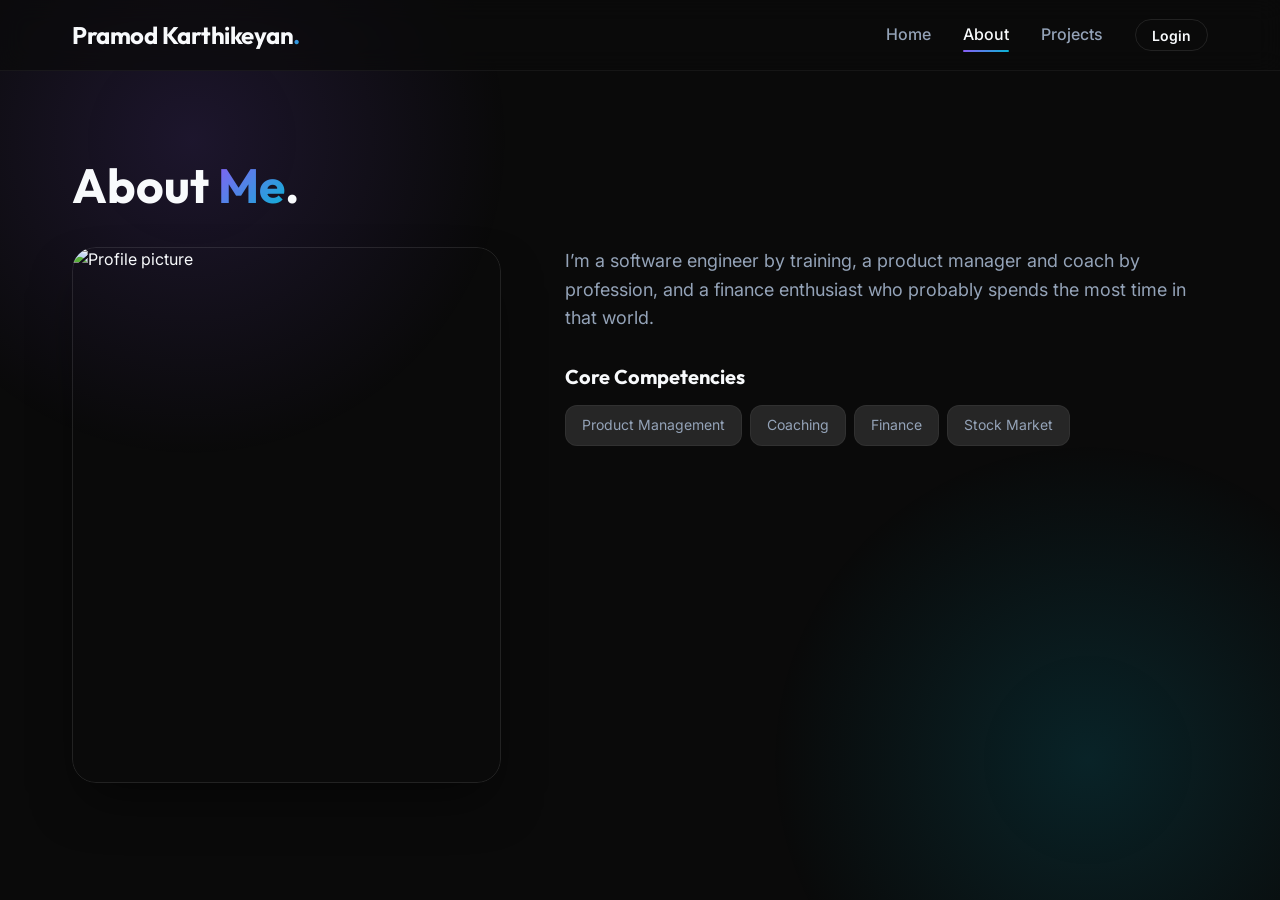
==== about.html @ f23eb238 "Initial commit: Personal portfolio website with authentication" ====
<!DOCTYPE html>
<html lang="en">

<head>
    <meta charset="UTF-8">
    <meta name="viewport" content="width=device-width, initial-scale=1.0">
    <title>Portfolio | About</title>
    <meta name="description" content="About me, my skills, and experience.">

    <!-- Google Fonts -->
    <link rel="preconnect" href="https://fonts.googleapis.com">
    <link rel="preconnect" href="https://fonts.gstatic.com" crossorigin>
    <link href="https://fonts.googleapis.com/css2?family=Inter:wght@400;500;600&family=Outfit:wght@500;700&display=swap"
        rel="stylesheet">

    <!-- Styles -->
    <link rel="stylesheet" href="styles.css">
</head>

<body>
    <!-- Navbar -->
    <nav class="navbar">
        <div class="container">
            <a href="index.html" class="logo">Pramod Karthikeyan<span class="gradient-text">.</span></a>

            <button class="menu-btn" aria-label="Toggle menu">☰</button>
            <ul class="nav-links">
                <li><a href="index.html">Home</a></li>
                <li><a href="about.html" class="active">About</a></li>
                <li><a href="projects.html">Projects</a></li>
                <li id="nav-auth-item"></li>
            </ul>
        </div>
    </nav>

    <!-- Main Content -->
    <main>
        <section class="section">
            <div class="container">
                <h1 class="title-lg reveal">About <span class="gradient-text">Me</span>.</h1>

                <div class="about-grid mt-4">
                    <div class="about-image-wrapper reveal delay-1">
                        <!-- High quality professional portrait placeholder -->
                        <img src="https://images.unsplash.com/photo-1519085360753-af0119f7cbe7?q=80&w=1500&auto=format&fit=crop"
                            alt="Profile picture" class="hero-image-wrapper hero-image"
                            style="box-shadow: 0 25px 50px -12px rgba(0, 0, 0, 0.5);">
                    </div>

                    <div class="about-text reveal delay-2">
                        <p>
                            I’m a software engineer by training, a product manager and coach by profession, and a
                            finance enthusiast who probably spends the most time in that world.
                        </p>


                        <div class="skills-container reveal delay-3">
                            <h3 class="skills-title">Core Competencies</h3>
                            <div class="skills-list">
                                <span class="skill-tag">Product Management</span>
                                <span class="skill-tag">Coaching</span>
                                <span class="skill-tag">Finance</span>
                                <span class="skill-tag">Stock Market</span>

                            </div>
                        </div>
                    </div>
                </div>
            </div>
        </section>
    </main>

    <!-- Login Modal -->
    <div id="login-modal" class="modal-overlay" role="dialog" aria-labelledby="modal-title" aria-modal="true">
        <div class="modal-card">
            <button id="modal-close-btn" class="modal-close" aria-label="Close modal">✕</button>
            <div class="modal-header">
                <h2 id="modal-title">Welcome <span class="gradient-text">Back</span></h2>
                <p>Log in to view exclusive projects and portfolio details.</p>
            </div>
            <form id="login-form" class="auth-form">
                <div id="auth-error" class="auth-error"></div>
                <div class="form-group">
                    <label for="auth-username">Username</label>
                    <input type="text" id="auth-username" class="form-input" placeholder="e.g. admin" required
                        autocomplete="username">
                </div>
                <div class="form-group">
                    <label for="auth-password">Password</label>
                    <input type="password" id="auth-password" class="form-input" placeholder="••••••••" required
                        autocomplete="current-password">
                </div>
                <button type="submit" class="btn btn-primary" style="width: 100%; margin-top: 0.5rem;">Sign In</button>
            </form>
            <div class="demo-hint">
                💡 Demo Credentials: Username <code>admin</code> | Password <code>password</code>
            </div>
        </div>
    </div>

    <!-- Interaction Script -->
    <script src="script.js"></script>
</body>

</html>
---- styles.css ----
/* ==========================================================================
   Design Tokens & Variables
   Modify these variables to easily customize the entire website!
   ========================================================================== */
:root {
  /* Colors - Dark Theme (Default) */
  --bg-primary: #0a0a0a;
  --bg-secondary: #171717;
  --bg-tertiary: #262626;

  --accent-primary: #8b5cf6;
  /* Violet */
  --accent-secondary: #06b6d4;
  /* Cyan */
  --accent-gradient: linear-gradient(135deg, var(--accent-primary), var(--accent-secondary));

  --text-primary: #f8fafc;
  --text-secondary: #94a3b8;
  --text-muted: #64748b;

  /* Typography */
  --font-sans: 'Inter', system-ui, -apple-system, sans-serif;
  --font-display: 'Outfit', system-ui, -apple-system, sans-serif;

  /* Spacing */
  --spacing-sm: 0.5rem;
  --spacing-md: 1rem;
  --spacing-lg: 2rem;
  --spacing-xl: 4rem;

  /* Border Radii */
  --radius-sm: 0.375rem;
  --radius-md: 0.75rem;
  --radius-lg: 1.5rem;
  --radius-full: 9999px;

  /* Transitions */
  --transition-fast: 0.15s ease;
  --transition-normal: 0.3s ease;
  --transition-slow: 0.5s cubic-bezier(0.4, 0, 0.2, 1);
}

/* ==========================================================================
   Reset & Base Styles
   ========================================================================== */
*,
*::before,
*::after {
  box-sizing: border-box;
  margin: 0;
  padding: 0;
}

html {
  scroll-behavior: smooth;
}

body {
  font-family: var(--font-sans);
  background-color: var(--bg-primary);
  color: var(--text-primary);
  line-height: 1.6;
  overflow-x: hidden;
  position: relative;
}

/* Abstract Background Glow */
body::before {
  content: '';
  position: fixed;
  top: -20%;
  left: -10%;
  width: 50vw;
  height: 50vw;
  border-radius: 50%;
  background: radial-gradient(circle, rgba(139, 92, 246, 0.15) 0%, rgba(10, 10, 10, 0) 70%);
  z-index: -1;
  pointer-events: none;
}

body::after {
  content: '';
  position: fixed;
  bottom: -20%;
  right: -10%;
  width: 50vw;
  height: 50vw;
  border-radius: 50%;
  background: radial-gradient(circle, rgba(6, 182, 212, 0.15) 0%, rgba(10, 10, 10, 0) 70%);
  z-index: -1;
  pointer-events: none;
}

h1,
h2,
h3,
h4,
h5,
h6 {
  font-family: var(--font-display);
  font-weight: 700;
  line-height: 1.2;
}

a {
  color: inherit;
  text-decoration: none;
  transition: color var(--transition-fast);
}

a:hover {
  color: var(--accent-secondary);
}

ul {
  list-style: none;
}

img {
  max-width: 100%;
  height: auto;
  display: block;
}

/* ==========================================================================
   Typography Utilities
   ========================================================================== */
.gradient-text {
  background: var(--accent-gradient);
  -webkit-background-clip: text;
  -webkit-text-fill-color: transparent;
  background-clip: text;
  color: transparent;
  display: inline-block;
}

.title-xl {
  font-size: clamp(3rem, 8vw, 5rem);
  letter-spacing: -0.02em;
  margin-bottom: var(--spacing-md);
}

.title-lg {
  font-size: clamp(2rem, 5vw, 3rem);
  margin-bottom: var(--spacing-lg);
}

.text-lead {
  font-size: clamp(1.125rem, 2vw, 1.25rem);
  color: var(--text-secondary);
  max-width: 600px;
  margin-bottom: var(--spacing-lg);
}

/* ==========================================================================
   Layout & Components
   ========================================================================== */
.container {
  width: 100%;
  max-width: 1200px;
  margin: 0 auto;
  padding: 0 var(--spacing-lg);
}

/* Navbar */
.navbar {
  position: fixed;
  top: 0;
  left: 0;
  width: 100%;
  padding: var(--spacing-md) 0;
  z-index: 1000;
  background: rgba(10, 10, 10, 0.7);
  backdrop-filter: blur(12px);
  -webkit-backdrop-filter: blur(12px);
  border-bottom: 1px solid rgba(255, 255, 255, 0.05);
  transition: padding var(--transition-normal);
}

.navbar .container {
  display: flex;
  justify-content: space-between;
  align-items: center;
}

.logo {
  font-family: var(--font-display);
  font-size: 1.5rem;
  font-weight: 700;
  letter-spacing: -0.02em;
}

.nav-links {
  display: flex;
  gap: var(--spacing-lg);
  align-items: center;
}

.nav-links a {
  font-weight: 500;
  position: relative;
  padding: 0.5rem 0;
}

.nav-links a::after {
  content: '';
  position: absolute;
  bottom: 0;
  left: 0;
  width: 0;
  height: 2px;
  background: var(--accent-gradient);
  transition: width var(--transition-normal);
  border-radius: 2px;
}

.nav-links a.active::after,
.nav-links a:hover::after {
  width: 100%;
}

.nav-links a.active {
  color: var(--text-primary);
}

.nav-links a:not(.active) {
  color: var(--text-secondary);
}

/* Mobile Menu Button */
.menu-btn {
  display: none;
  background: none;
  border: none;
  color: var(--text-primary);
  font-size: 1.5rem;
  cursor: pointer;
  z-index: 1001;
}

/* Buttons */
.btn {
  display: inline-flex;
  align-items: center;
  justify-content: center;
  padding: 0.75rem 1.5rem;
  border-radius: var(--radius-full);
  font-weight: 600;
  cursor: pointer;
  transition: all var(--transition-normal);
  border: none;
  font-family: var(--font-sans);
  text-align: center;
}

.btn-primary {
  background: var(--accent-gradient);
  color: #fff;
  box-shadow: 0 4px 14px rgba(139, 92, 246, 0.25);
}

.btn-primary:hover {
  transform: translateY(-2px);
  box-shadow: 0 6px 20px rgba(139, 92, 246, 0.4);
  color: #fff;
}

.btn-secondary {
  background: transparent;
  color: var(--text-primary);
  border: 1px solid rgba(255, 255, 255, 0.1);
}

.btn-secondary:hover {
  background: rgba(255, 255, 255, 0.05);
  border-color: rgba(255, 255, 255, 0.2);
  transform: translateY(-2px);
}

/* Standard Section */
.section {
  padding: 120px 0 80px;
  min-height: 100vh;
  display: flex;
  flex-direction: column;
  justify-content: center;
}

/* ==========================================================================
   Hero Section (Home Page)
   ========================================================================== */
.hero {
  display: grid;
  grid-template-columns: 1fr 1fr;
  gap: var(--spacing-xl);
  align-items: center;
}

.hero-content {
  display: flex;
  flex-direction: column;
  align-items: flex-start;
}

.hero-tags {
  display: flex;
  gap: var(--spacing-sm);
  margin-bottom: var(--spacing-md);
}

.tag {
  background: rgba(139, 92, 246, 0.1);
  color: var(--accent-primary);
  padding: 0.25rem 0.75rem;
  border-radius: var(--radius-full);
  font-size: 0.875rem;
  font-weight: 500;
  border: 1px solid rgba(139, 92, 246, 0.2);
}

.hero-actions {
  display: flex;
  gap: var(--spacing-md);
  margin-top: var(--spacing-md);
}

.hero-image-wrapper {
  position: relative;
  border-radius: var(--radius-lg);
  overflow: hidden;
  box-shadow: 0 25px 50px -12px rgba(0, 0, 0, 0.5);
}

.hero-image-wrapper::after {
  content: '';
  position: absolute;
  inset: 0;
  border-radius: var(--radius-lg);
  border: 1px solid rgba(255, 255, 255, 0.1);
  pointer-events: none;
}

.hero-image {
  width: 100%;
  aspect-ratio: 4/5;
  object-fit: cover;
  transition: transform var(--transition-slow);
}

.hero-image-wrapper:hover .hero-image {
  transform: scale(1.03);
}

/* ==========================================================================
   About Section
   ========================================================================== */
.about-grid {
  display: grid;
  grid-template-columns: 1fr 1.5fr;
  gap: var(--spacing-xl);
  align-items: start;
}

.about-text p {
  color: var(--text-secondary);
  margin-bottom: var(--spacing-md);
  font-size: 1.125rem;
}

.skills-container {
  margin-top: var(--spacing-lg);
}

.skills-title {
  font-size: 1.25rem;
  margin-bottom: var(--spacing-md);
  color: var(--text-primary);
}

.skills-list {
  display: flex;
  flex-wrap: wrap;
  gap: var(--spacing-sm);
}

.skill-tag {
  background: var(--bg-tertiary);
  color: var(--text-secondary);
  padding: 0.5rem 1rem;
  border-radius: var(--radius-md);
  font-size: 0.875rem;
  border: 1px solid rgba(255, 255, 255, 0.05);
  transition: all var(--transition-fast);
}

.skill-tag:hover {
  background: rgba(139, 92, 246, 0.1);
  color: var(--accent-primary);
  border-color: rgba(139, 92, 246, 0.3);
  transform: translateY(-2px);
}

/* ==========================================================================
   Projects Section
   ========================================================================== */
.projects-grid {
  display: grid;
  grid-template-columns: repeat(auto-fill, minmax(320px, 1fr));
  gap: var(--spacing-lg);
  margin-top: var(--spacing-xl);
}

.project-card {
  background: var(--bg-secondary);
  border-radius: var(--radius-lg);
  overflow: hidden;
  border: 1px solid rgba(255, 255, 255, 0.05);
  transition: all var(--transition-normal);
  display: flex;
  flex-direction: column;
}

.project-card:hover {
  transform: translateY(-8px);
  border-color: rgba(139, 92, 246, 0.3);
  box-shadow: 0 20px 40px -15px rgba(0, 0, 0, 0.3), 0 0 20px rgba(139, 92, 246, 0.1);
}

.project-img-wrapper {
  position: relative;
  overflow: hidden;
  aspect-ratio: 16/9;
}

.project-img {
  width: 100%;
  height: 100%;
  object-fit: cover;
  transition: transform var(--transition-slow);
}

.project-card:hover .project-img {
  transform: scale(1.05);
}

.project-content {
  padding: var(--spacing-lg);
  display: flex;
  flex-direction: column;
  flex: 1;
}

.project-title {
  font-size: 1.5rem;
  margin-bottom: var(--spacing-sm);
}

.project-desc {
  color: var(--text-secondary);
  margin-bottom: var(--spacing-md);
  flex: 1;
}

.project-tech {
  display: flex;
  flex-wrap: wrap;
  gap: var(--spacing-sm);
  margin-bottom: var(--spacing-lg);
}

.tech-tag {
  font-size: 0.75rem;
  text-transform: uppercase;
  letter-spacing: 0.05em;
  color: var(--accent-secondary);
  background: rgba(6, 182, 212, 0.1);
  padding: 0.25rem 0.5rem;
  border-radius: var(--radius-sm);
}

.project-link {
  display: inline-flex;
  align-items: center;
  gap: 0.5rem;
  font-weight: 600;
  color: var(--text-primary);
  font-size: 0.875rem;
  margin-top: auto;
}

.project-link::after {
  content: '→';
  transition: transform var(--transition-fast);
}

.project-link:hover {
  color: var(--accent-primary);
}

.project-link:hover::after {
  transform: translateX(4px);
}

/* ==========================================================================
   Animations
   ========================================================================== */
.fade-in {
  opacity: 0;
  transform: translateY(20px);
  animation: fadeIn 0.8s ease forwards;
}

.delay-1 {
  animation-delay: 0.1s;
}

.delay-2 {
  animation-delay: 0.2s;
}

.delay-3 {
  animation-delay: 0.3s;
}

.delay-4 {
  animation-delay: 0.4s;
}

@keyframes fadeIn {
  to {
    opacity: 1;
    transform: translateY(0);
  }
}

/* Observer class for scroll animations */
.reveal {
  opacity: 0;
  transform: translateY(30px);
  transition: all 0.8s ease-out;
}

.reveal.active {
  opacity: 1;
  transform: translateY(0);
}

/* ==========================================================================
   Responsive Design
   ========================================================================== */
@media (max-width: 900px) {
  .hero {
    grid-template-columns: 1fr;
    text-align: center;
    padding-top: 60px;
  }

  .hero-content {
    align-items: center;
  }

  .hero-tags {
    justify-content: center;
  }

  .about-grid {
    grid-template-columns: 1fr;
  }

  .about-image-wrapper {
    max-width: 400px;
    margin: 0 auto;
  }
}

@media (max-width: 768px) {
  .menu-btn {
    display: block;
  }

  .nav-links {
    position: fixed;
    top: 0;
    right: -100%;
    height: 100vh;
    width: 250px;
    background: var(--bg-secondary);
    flex-direction: column;
    justify-content: center;
    padding: var(--spacing-xl);
    transition: right var(--transition-normal);
    box-shadow: -10px 0 30px rgba(0, 0, 0, 0.5);
  }

  .nav-links.nav-open {
    right: 0;
  }

  .hero-actions {
    flex-direction: column;
    width: 100%;
    max-width: 300px;
  }

  .title-xl {
    font-size: 2.5rem;
  }

  .title-lg {
    font-size: 2rem;
  }
}

/* ==========================================================================
   Authentication & Modal Styles
   ========================================================================== */
.btn-sm {
  padding: 0.4rem 1rem;
  font-size: 0.875rem;
}

.nav-auth-container {
  display: flex;
  align-items: center;
  gap: var(--spacing-sm);
}

.user-badge {
  display: inline-flex;
  align-items: center;
  gap: 0.35rem;
  background: rgba(139, 92, 246, 0.15);
  color: var(--accent-primary);
  border: 1px solid rgba(139, 92, 246, 0.3);
  padding: 0.25rem 0.75rem;
  border-radius: var(--radius-full);
  font-size: 0.85rem;
  font-weight: 500;
}

.user-badge-icon {
  width: 8px;
  height: 8px;
  border-radius: 50%;
  background-color: #22c55e;
  /* Green status dot */
  box-shadow: 0 0 8px #22c55e;
}

.btn-logout {
  background: transparent;
  color: var(--text-secondary);
  border: 1px solid rgba(255, 255, 255, 0.1);
  padding: 0.35rem 0.85rem;
  border-radius: var(--radius-full);
  font-size: 0.85rem;
  cursor: pointer;
  transition: all var(--transition-fast);
}

.btn-logout:hover {
  background: rgba(239, 68, 68, 0.15);
  color: #ef4444;
  border-color: rgba(239, 68, 68, 0.3);
}

/* Modal Overlay */
.modal-overlay {
  position: fixed;
  inset: 0;
  background: rgba(0, 0, 0, 0.75);
  backdrop-filter: blur(8px);
  -webkit-backdrop-filter: blur(8px);
  display: flex;
  align-items: center;
  justify-content: center;
  z-index: 2000;
  opacity: 0;
  visibility: hidden;
  transition: opacity var(--transition-normal), visibility var(--transition-normal);
  padding: var(--spacing-md);
}

.modal-overlay.active {
  opacity: 1;
  visibility: visible;
}

/* Modal Card */
.modal-card {
  background: var(--bg-secondary);
  border: 1px solid rgba(255, 255, 255, 0.1);
  border-radius: var(--radius-lg);
  width: 100%;
  max-width: 420px;
  padding: var(--spacing-xl) var(--spacing-lg);
  position: relative;
  box-shadow: 0 25px 50px -12px rgba(0, 0, 0, 0.7), 0 0 30px rgba(139, 92, 246, 0.15);
  transform: translateY(20px) scale(0.95);
  transition: transform var(--transition-normal);
}

.modal-overlay.active .modal-card {
  transform: translateY(0) scale(1);
}

.modal-close {
  position: absolute;
  top: 1.25rem;
  right: 1.25rem;
  background: transparent;
  border: none;
  color: var(--text-muted);
  font-size: 1.25rem;
  cursor: pointer;
  width: 32px;
  height: 32px;
  border-radius: 50%;
  display: flex;
  align-items: center;
  justify-content: center;
  transition: all var(--transition-fast);
}

.modal-close:hover {
  background: rgba(255, 255, 255, 0.1);
  color: var(--text-primary);
}

.modal-header {
  text-align: center;
  margin-bottom: var(--spacing-lg);
}

.modal-header h2 {
  font-size: 1.75rem;
  margin-bottom: 0.5rem;
}

.modal-header p {
  color: var(--text-secondary);
  font-size: 0.925rem;
}

.auth-form {
  display: flex;
  flex-direction: column;
  gap: var(--spacing-md);
}

.form-group {
  display: flex;
  flex-direction: column;
  gap: 0.4rem;
  text-align: left;
}

.form-group label {
  font-size: 0.875rem;
  font-weight: 500;
  color: var(--text-secondary);
}

.form-input {
  background: var(--bg-primary);
  border: 1px solid rgba(255, 255, 255, 0.1);
  border-radius: var(--radius-md);
  padding: 0.75rem 1rem;
  color: var(--text-primary);
  font-family: var(--font-sans);
  font-size: 0.95rem;
  outline: none;
  transition: border-color var(--transition-fast), box-shadow var(--transition-fast);
}

.form-input:focus {
  border-color: var(--accent-primary);
  box-shadow: 0 0 0 3px rgba(139, 92, 246, 0.2);
}

.auth-error {
  background: rgba(239, 68, 68, 0.1);
  border: 1px solid rgba(239, 68, 68, 0.3);
  color: #f87171;
  padding: 0.6rem 0.8rem;
  border-radius: var(--radius-sm);
  font-size: 0.85rem;
  display: none;
}

.auth-error.show {
  display: block;
}

.demo-hint {
  margin-top: var(--spacing-md);
  padding: 0.6rem;
  background: rgba(255, 255, 255, 0.03);
  border-radius: var(--radius-sm);
  border: 1px dashed rgba(255, 255, 255, 0.1);
  text-align: center;
  font-size: 0.8rem;
  color: var(--text-muted);
}

.demo-hint code {
  color: var(--accent-secondary);
  background: rgba(6, 182, 212, 0.1);
  padding: 0.1rem 0.3rem;
  border-radius: 3px;
}

/* ==========================================================================
   Protected Content / Locked State Styles
   ========================================================================== */
.projects-locked-container {
  display: flex;
  flex-direction: column;
  align-items: center;
  justify-content: center;
  text-align: center;
  padding: var(--spacing-xl) var(--spacing-lg);
  background: rgba(23, 23, 23, 0.6);
  border: 1px dashed rgba(139, 92, 246, 0.3);
  border-radius: var(--radius-lg);
  backdrop-filter: blur(10px);
  margin-top: var(--spacing-xl);
  max-width: 600px;
  margin-left: auto;
  margin-right: auto;
}

.lock-badge {
  width: 64px;
  height: 64px;
  border-radius: 50%;
  background: rgba(139, 92, 246, 0.15);
  border: 1px solid rgba(139, 92, 246, 0.3);
  display: flex;
  align-items: center;
  justify-content: center;
  font-size: 1.75rem;
  margin-bottom: var(--spacing-md);
  box-shadow: 0 0 20px rgba(139, 92, 246, 0.2);
}

.locked-title {
  font-size: 1.75rem;
  margin-bottom: 0.5rem;
}

.locked-desc {
  color: var(--text-secondary);
  font-size: 1rem;
  margin-bottom: var(--spacing-lg);
  max-width: 440px;
}
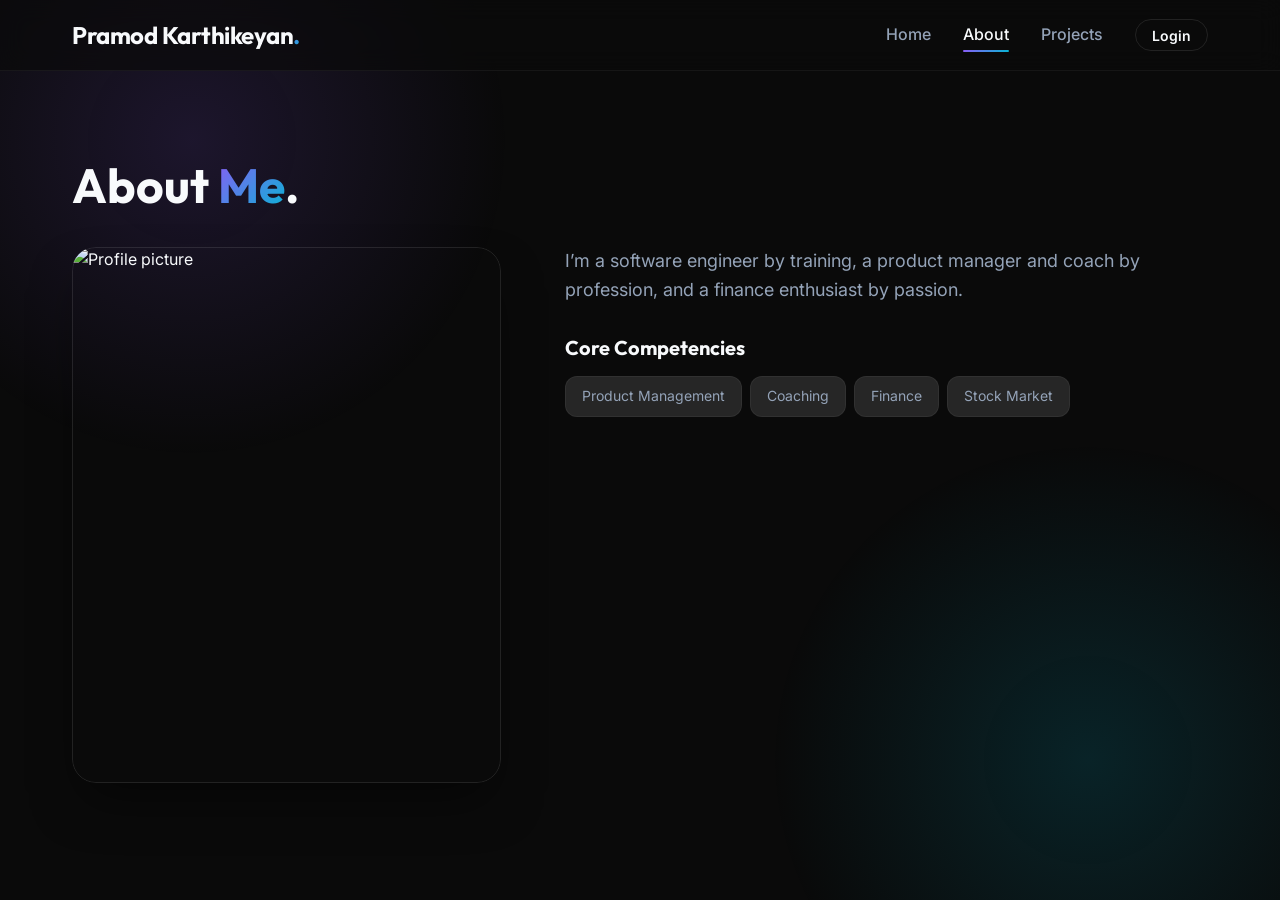
==== commit 6f6fb5ef: "Update About page description" ====
--- a/about.html
+++ b/about.html
@@ -49,8 +49,7 @@
 
                     <div class="about-text reveal delay-2">
                         <p>
-                            I’m a software engineer by training, a product manager and coach by profession, and a
-                            finance enthusiast who probably spends the most time in that world.
+                            I’m a software engineer by training, a product manager and coach by profession, and a finance enthusiast by passion.
                         </p>
 
 
@@ -92,9 +91,6 @@
                 </div>
                 <button type="submit" class="btn btn-primary" style="width: 100%; margin-top: 0.5rem;">Sign In</button>
             </form>
-            <div class="demo-hint">
-                💡 Demo Credentials: Username <code>admin</code> | Password <code>password</code>
-            </div>
         </div>
     </div>
 
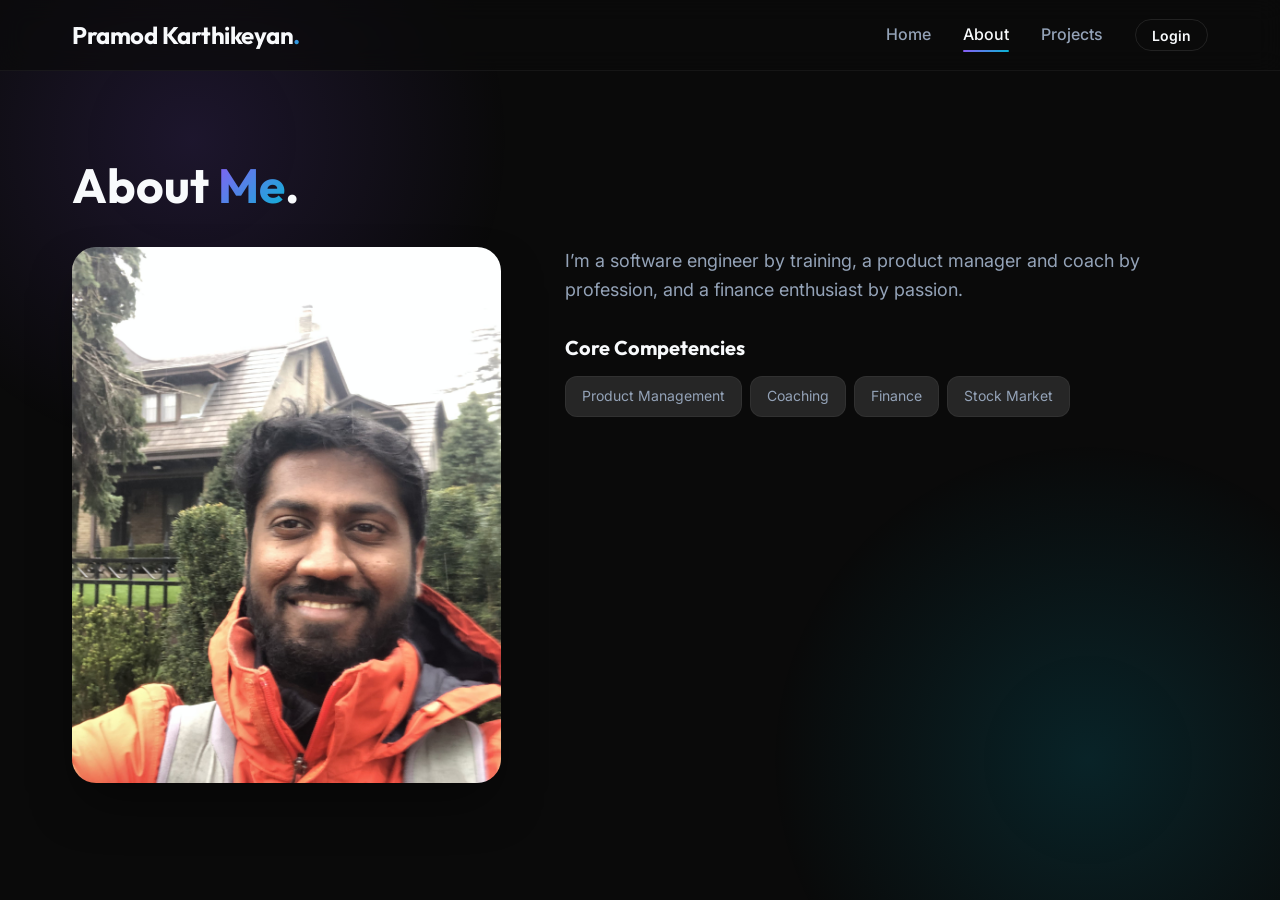
==== commit 027401e2: "Update About me photo with converted IMG_4476 profile picture" ====
--- a/about.html
+++ b/about.html
@@ -42,8 +42,8 @@
                 <div class="about-grid mt-4">
                     <div class="about-image-wrapper reveal delay-1">
                         <!-- High quality professional portrait placeholder -->
-                        <img src="https://images.unsplash.com/photo-1519085360753-af0119f7cbe7?q=80&w=1500&auto=format&fit=crop"
-                            alt="Profile picture" class="hero-image-wrapper hero-image"
+                        <img src="profile.jpg"
+                            alt="Pramod's profile picture" class="hero-image-wrapper hero-image"
                             style="box-shadow: 0 25px 50px -12px rgba(0, 0, 0, 0.5);">
                     </div>
 
